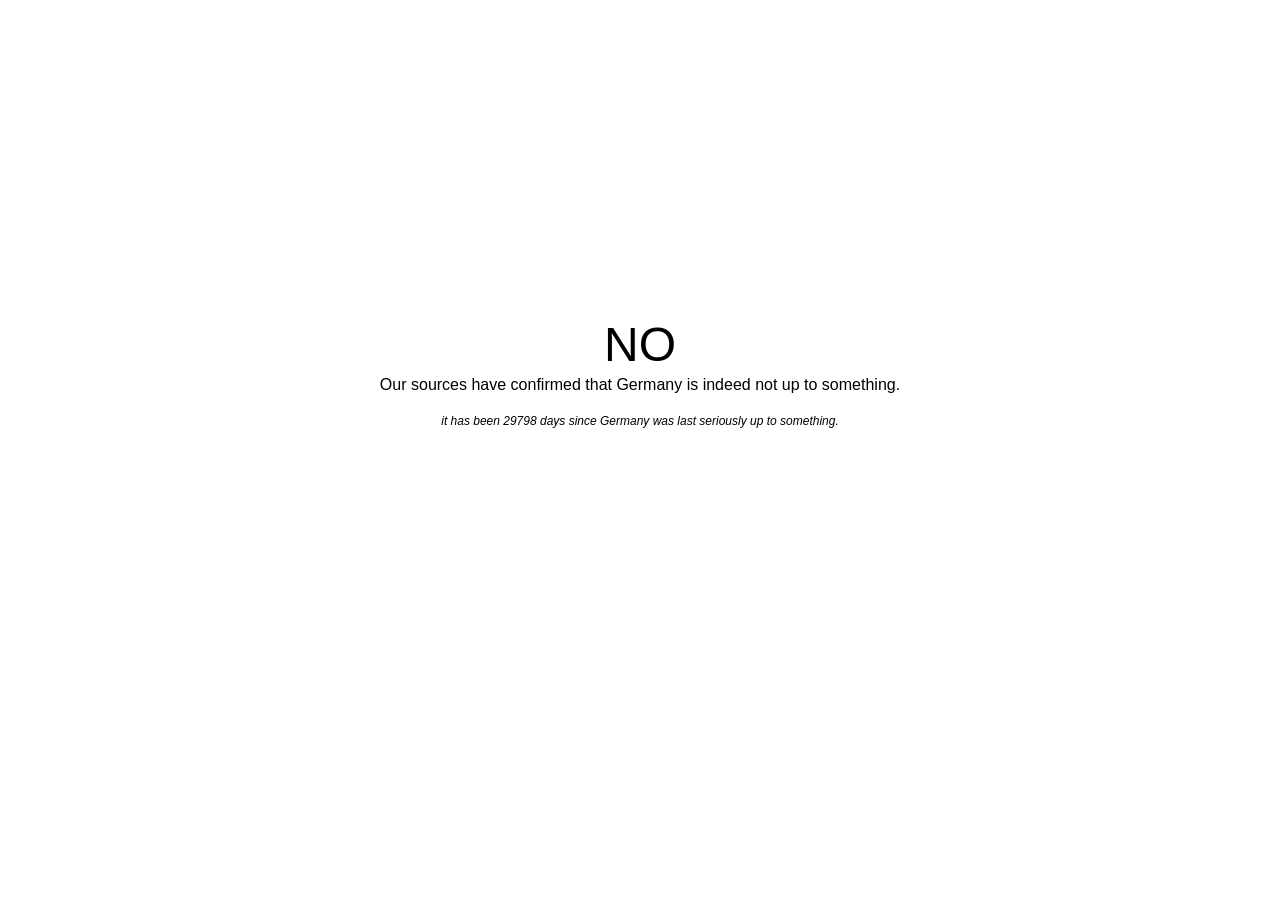
==== index.html @ 43b9334e "remove hours from today date" ====
<!DOCTYPE html>
<html><head><meta http-equiv="Content-Type" content="text/html; charset=UTF-8">
	
	<meta name="viewport" content="width=device-width, initial-scale=1">
	<title>Is Germany up to something?</title>
	<style type="text/css" media="screen"><!--
		* { box-sizing: border-box; }
		body {margin: 0; padding: 0; font-family: Verdana,Geneva,sans-serif;}
		#outer { position: absolute; display: table; width: 100%; height: 99%; margin: 0 auto; }
		#upper { display: table-row; width: 100%; height: 85%; }
		#lower { display: table-row; width: 100%; height: 15%; max-height: 90px; }
		#content { position: relative; display: table-cell; vertical-align: middle; text-align: center; }
		#footer { position: relative; display: table-cell; vertical-align: bottom; text-align: center; }
		.big { font-size: 36pt; }
		--></style>
	<!-- Global site tag (gtag.js) - Google Analytics -->
	<script src="https://ajax.googleapis.com/ajax/libs/jquery/3.5.1/jquery.min.js"></script>
	<script>
    	function days() {
			var d1 = new Date('1945', '4', '7');
			var d2 = new Date();
			d2.setHours(0, 0, 0, 0);
			return Math.round((d2-d1)/(1000*60*60*24))
		}

		$(document).ready( function() {
			$(".content").text("it has been " + days() + " days since Germany was last seriously up to something.");
		});
	</script>
</head>

<body bgcolor="#ffffff">
<div id="outer">
	<div id="upper">
		<div id="content">
			<div>
			<span class="big">NO</span>
			<p style="margin-top: 4px;">Our sources have confirmed that Germany is indeed not up to something.</p>
			</div>
			<div style="font-style: italic; font-size: 12px; margin-top: 20px;">
				<p id="main" class="content"></p>
			</div>

		</div>
	</div>
	<div id="lower">
		<div id="footer">
			<!-- website brings in traffic? oh you better believe that's an adsense div. -->
            <!-- <script async="" src="./index_files/f.txt"></script> -->
            <!-- <!-- atbaig --> 
            <!-- <ins class="adsbygoogle" style="display:inline-block;width:468px;height:15px" data-ad-client="ca-pub-2302891582249869" data-ad-slot="9495743113"></ins> -->
            <!-- <script> -->
                <!-- (adsbygoogle = window.adsbygoogle || []).push({}); -->
            <!-- </script> -->
		</div>
	</div>
</div>


<!-- <object id="__symantecPKIClientMessenger" data-supports-flavor-configuration="true" data-extension-version="0.5.0.109" style="display: none;"></object><span id="__symantecPKIClientDetector" style="display: none;">__PRESENT</span>-->
</body></html>
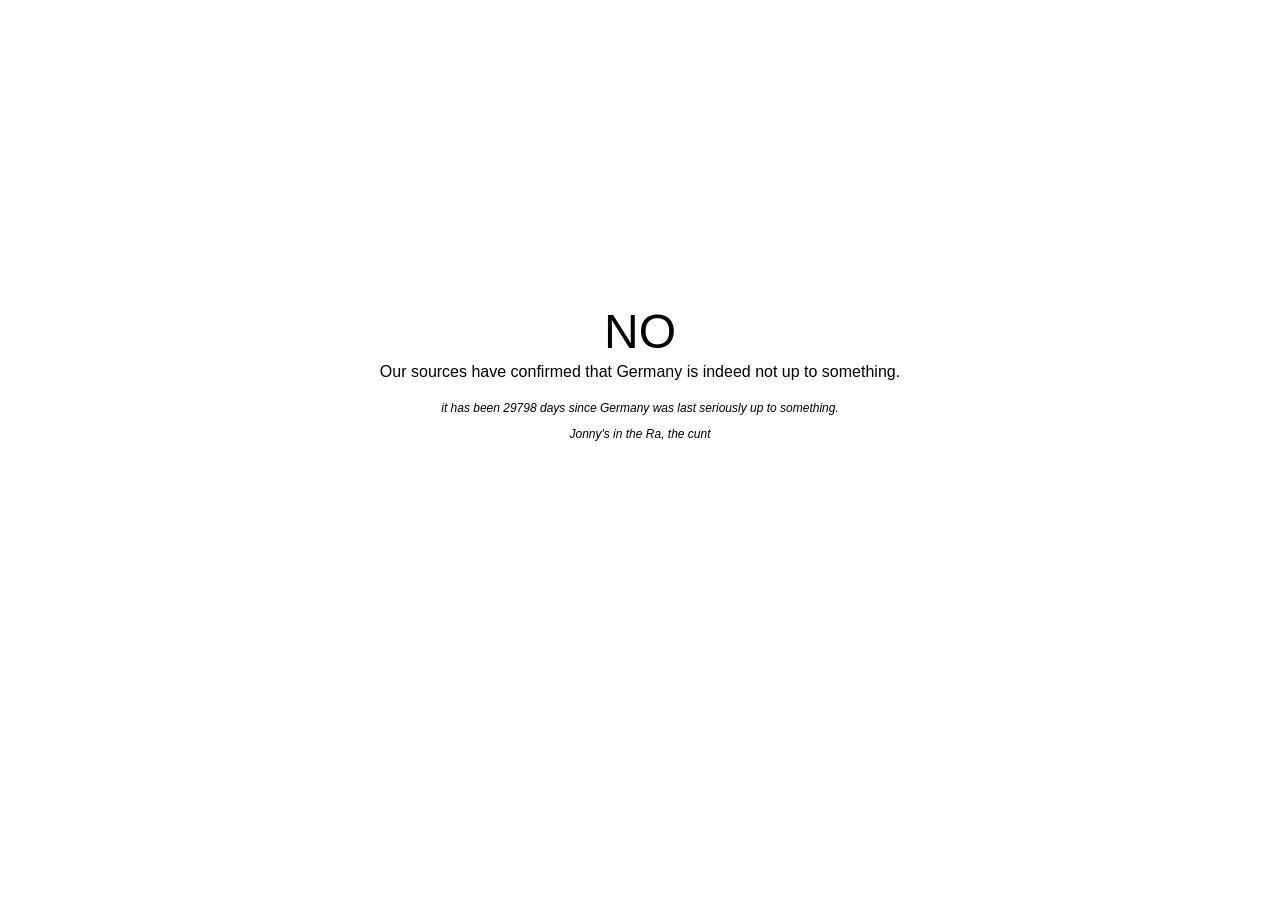
==== commit 8d790376: "jonny boi" ====
--- a/index.html
+++ b/index.html
@@ -39,6 +39,7 @@
 			</div>
 			<div style="font-style: italic; font-size: 12px; margin-top: 20px;">
 				<p id="main" class="content"></p>
+				<p>Jonny's in the Ra, the cunt</p>
 			</div>
 
 		</div>
@@ -58,4 +59,4 @@
 
 
 <!-- <object id="__symantecPKIClientMessenger" data-supports-flavor-configuration="true" data-extension-version="0.5.0.109" style="display: none;"></object><span id="__symantecPKIClientDetector" style="display: none;">__PRESENT</span>-->
-</body></html>+</body></html>
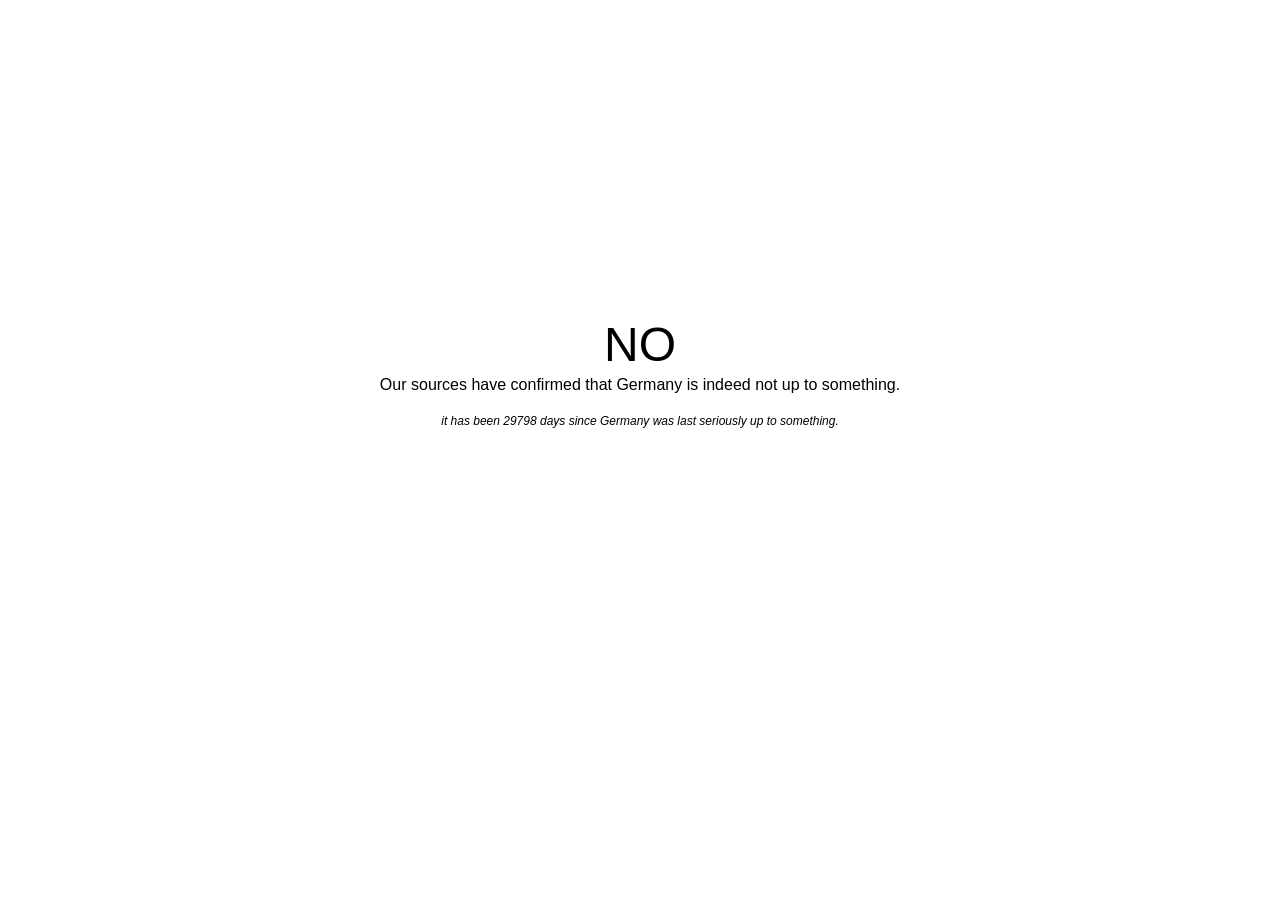
==== commit 203dab4f: "undo" ====
--- a/index.html
+++ b/index.html
@@ -39,7 +39,6 @@
 			</div>
 			<div style="font-style: italic; font-size: 12px; margin-top: 20px;">
 				<p id="main" class="content"></p>
-				<p>Jonny's in the Ra, the cunt</p>
 			</div>
 
 		</div>
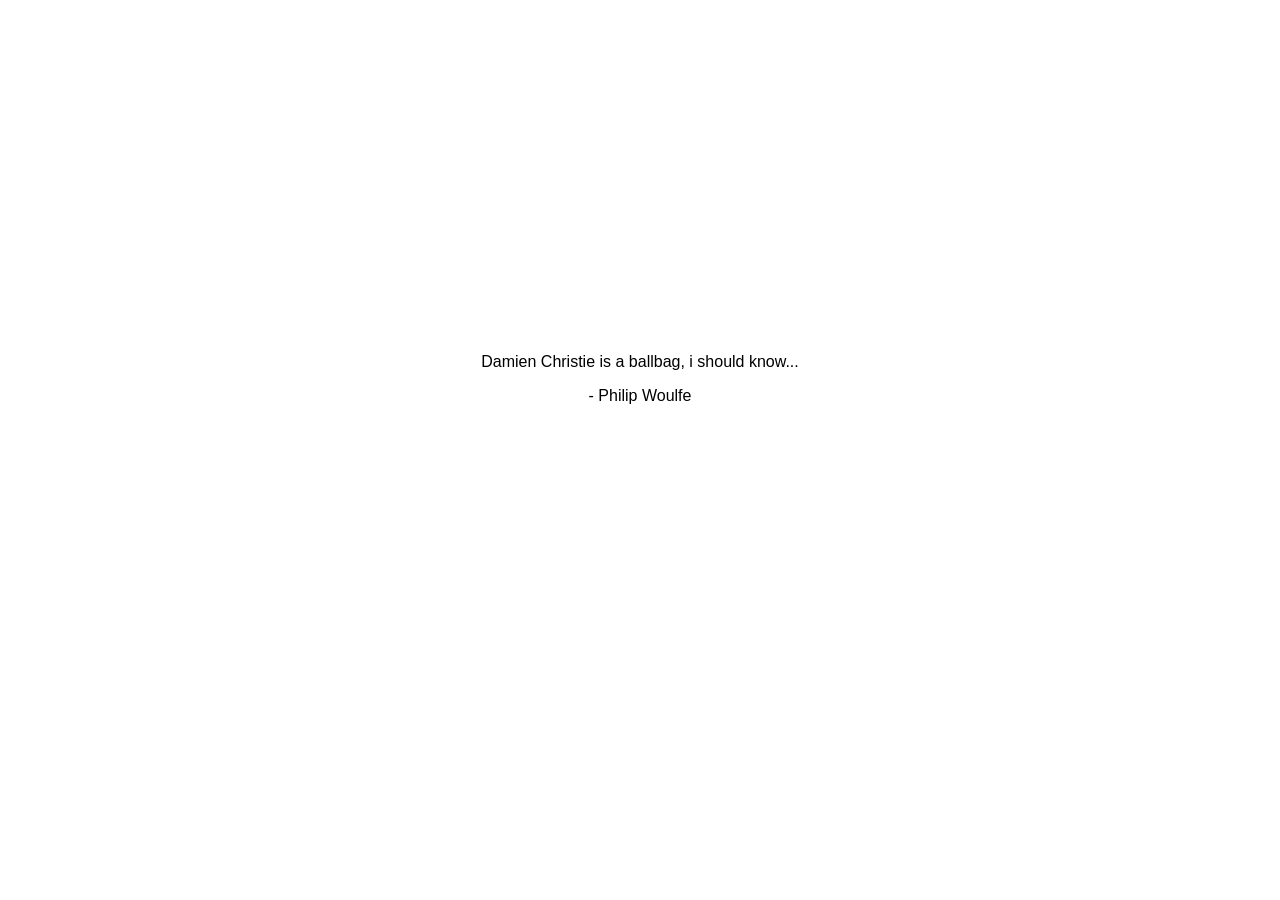
==== commit 2156ce32: "i'l regret this" ====
--- a/index.html
+++ b/index.html
@@ -15,18 +15,18 @@
 		--></style>
 	<!-- Global site tag (gtag.js) - Google Analytics -->
 	<script src="https://ajax.googleapis.com/ajax/libs/jquery/3.5.1/jquery.min.js"></script>
-	<script>
-    	function days() {
-			var d1 = new Date('1945', '4', '7');
-			var d2 = new Date();
-			d2.setHours(0, 0, 0, 0);
-			return Math.round((d2-d1)/(1000*60*60*24))
-		}
+	<!-- <script> -->
+    	<!-- function days() { -->
+			<!-- var d1 = new Date('1945', '4', '7'); -->
+			<!-- var d2 = new Date(); -->
+			<!-- d2.setHours(0, 0, 0, 0); -->
+			<!-- return Math.round((d2-d1)/(1000*60*60*24)) -->
+		<!-- } -->
 
-		$(document).ready( function() {
-			$(".content").text("it has been " + days() + " days since Germany was last seriously up to something.");
-		});
-	</script>
+		<!-- $(document).ready( function() { -->
+			<!-- $(".content").text("it has been " + days() + " days since Germany was last seriously up to something."); -->
+		<!-- }); -->
+	<!-- </script> -->
 </head>
 
 <body bgcolor="#ffffff">
@@ -34,11 +34,12 @@
 	<div id="upper">
 		<div id="content">
 			<div>
-			<span class="big">NO</span>
-			<p style="margin-top: 4px;">Our sources have confirmed that Germany is indeed not up to something.</p>
+			<!-- <span class="big">NO</span> -->
+			<p style="marg
 			</div>
 			<div style="font-style: italic; font-size: 12px; margin-top: 20px;">
-				<p id="main" class="content"></p>
+				<p>Damien Christie is a ballbag, i should know...</p>
+				<p>- Philip Woulfe</p>
 			</div>
 
 		</div>
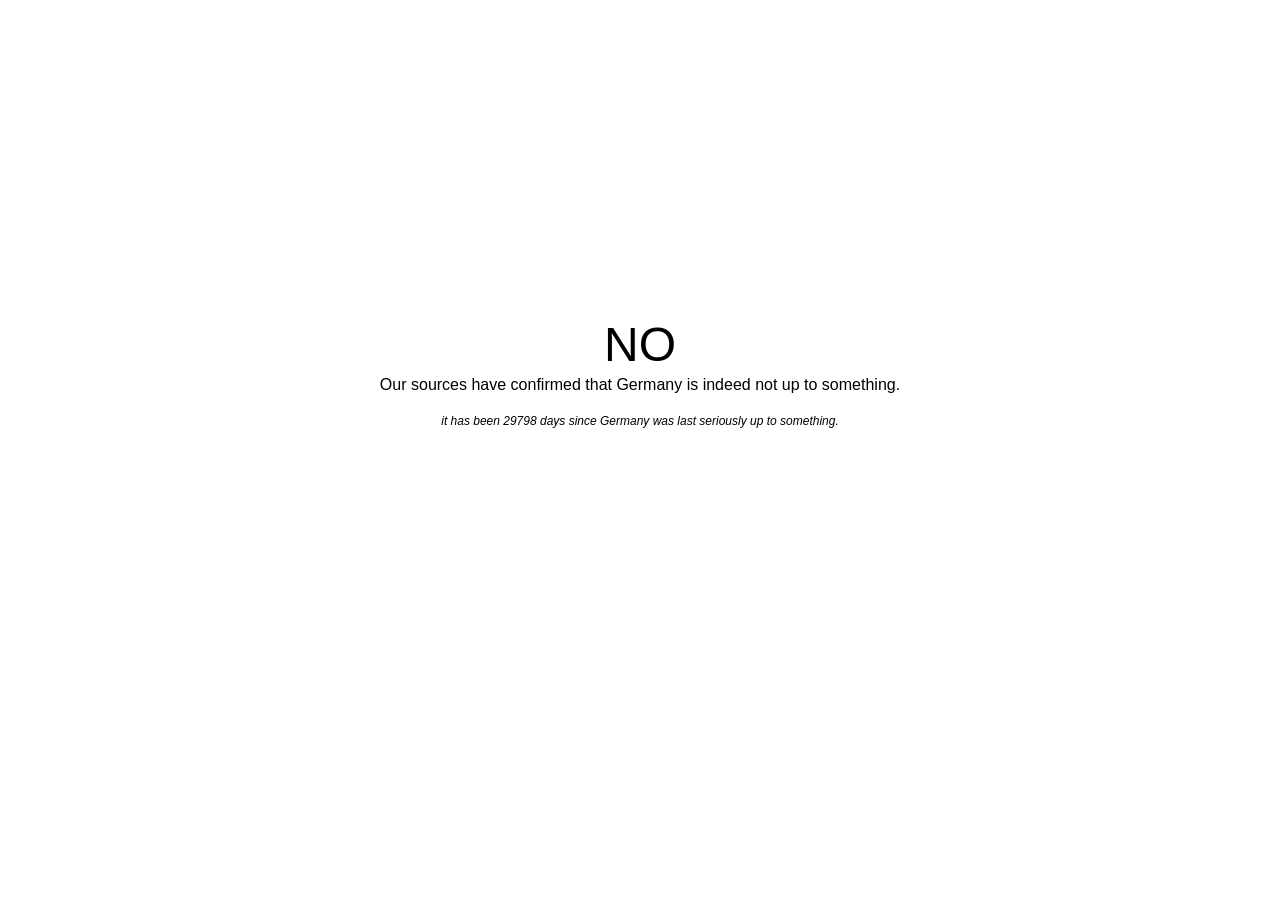
==== commit 1be999d9: "Revert "i'l regret this" This reverts commit 2156ce32fa8c4b6f6a8724d4a107a2ba571661b3." ====
--- a/index.html
+++ b/index.html
@@ -15,18 +15,18 @@
 		--></style>
 	<!-- Global site tag (gtag.js) - Google Analytics -->
 	<script src="https://ajax.googleapis.com/ajax/libs/jquery/3.5.1/jquery.min.js"></script>
-	<!-- <script> -->
-    	<!-- function days() { -->
-			<!-- var d1 = new Date('1945', '4', '7'); -->
-			<!-- var d2 = new Date(); -->
-			<!-- d2.setHours(0, 0, 0, 0); -->
-			<!-- return Math.round((d2-d1)/(1000*60*60*24)) -->
-		<!-- } -->
+	<script>
+    	function days() {
+			var d1 = new Date('1945', '4', '7');
+			var d2 = new Date();
+			d2.setHours(0, 0, 0, 0);
+			return Math.round((d2-d1)/(1000*60*60*24))
+		}
 
-		<!-- $(document).ready( function() { -->
-			<!-- $(".content").text("it has been " + days() + " days since Germany was last seriously up to something."); -->
-		<!-- }); -->
-	<!-- </script> -->
+		$(document).ready( function() {
+			$(".content").text("it has been " + days() + " days since Germany was last seriously up to something.");
+		});
+	</script>
 </head>
 
 <body bgcolor="#ffffff">
@@ -34,12 +34,11 @@
 	<div id="upper">
 		<div id="content">
 			<div>
-			<!-- <span class="big">NO</span> -->
-			<p style="marg
+			<span class="big">NO</span>
+			<p style="margin-top: 4px;">Our sources have confirmed that Germany is indeed not up to something.</p>
 			</div>
 			<div style="font-style: italic; font-size: 12px; margin-top: 20px;">
-				<p>Damien Christie is a ballbag, i should know...</p>
-				<p>- Philip Woulfe</p>
+				<p id="main" class="content"></p>
 			</div>
 
 		</div>
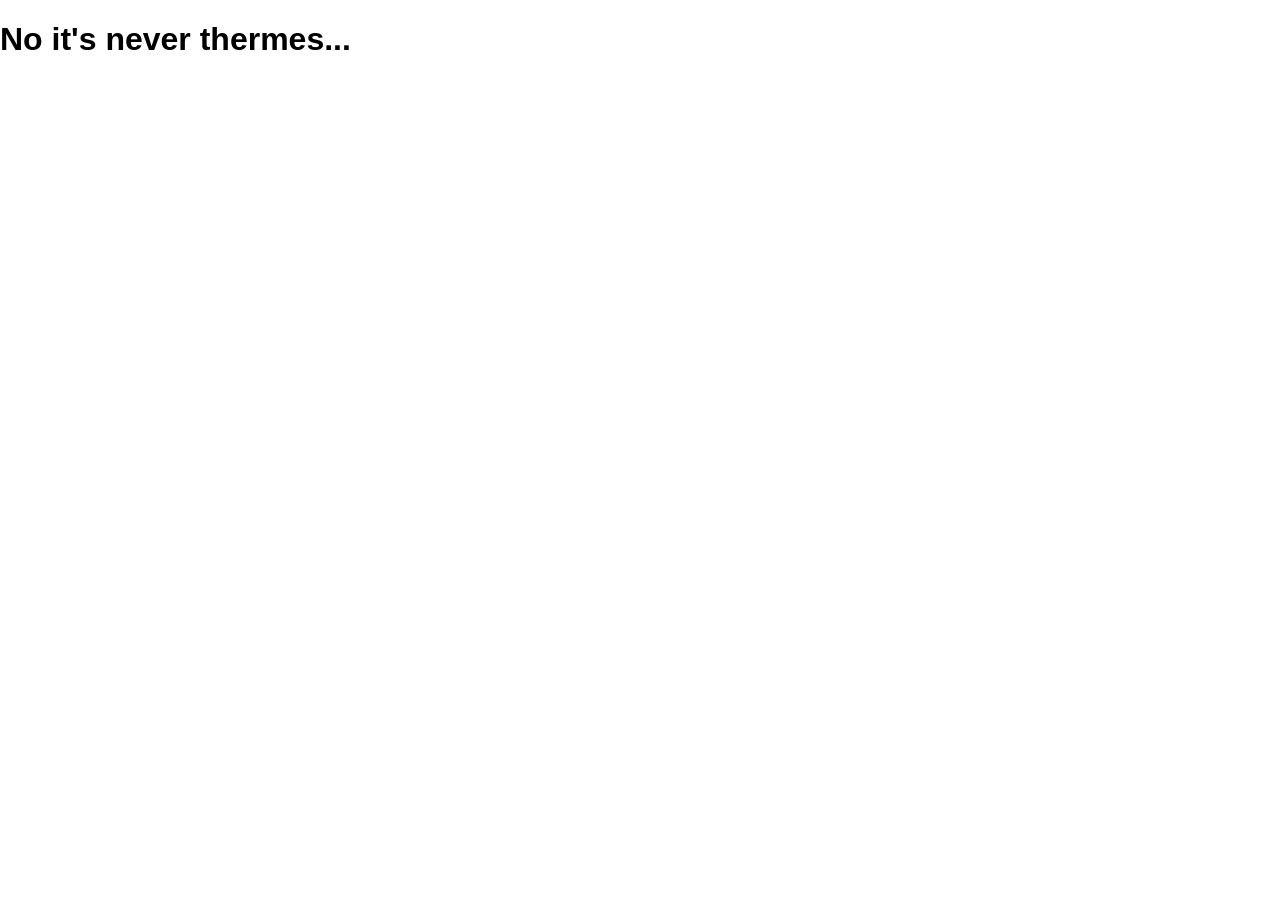
==== commit 7b831a87: "Update index.html" ====
--- a/index.html
+++ b/index.html
@@ -30,32 +30,5 @@
 </head>
 
 <body bgcolor="#ffffff">
-<div id="outer">
-	<div id="upper">
-		<div id="content">
-			<div>
-			<span class="big">NO</span>
-			<p style="margin-top: 4px;">Our sources have confirmed that Germany is indeed not up to something.</p>
-			</div>
-			<div style="font-style: italic; font-size: 12px; margin-top: 20px;">
-				<p id="main" class="content"></p>
-			</div>
-
-		</div>
-	</div>
-	<div id="lower">
-		<div id="footer">
-			<!-- website brings in traffic? oh you better believe that's an adsense div. -->
-            <!-- <script async="" src="./index_files/f.txt"></script> -->
-            <!-- <!-- atbaig --> 
-            <!-- <ins class="adsbygoogle" style="display:inline-block;width:468px;height:15px" data-ad-client="ca-pub-2302891582249869" data-ad-slot="9495743113"></ins> -->
-            <!-- <script> -->
-                <!-- (adsbygoogle = window.adsbygoogle || []).push({}); -->
-            <!-- </script> -->
-		</div>
-	</div>
-</div>
-
-
-<!-- <object id="__symantecPKIClientMessenger" data-supports-flavor-configuration="true" data-extension-version="0.5.0.109" style="display: none;"></object><span id="__symantecPKIClientDetector" style="display: none;">__PRESENT</span>-->
-</body></html>
+	<h1> No it's never thermes...</h1>
+	</body></html>
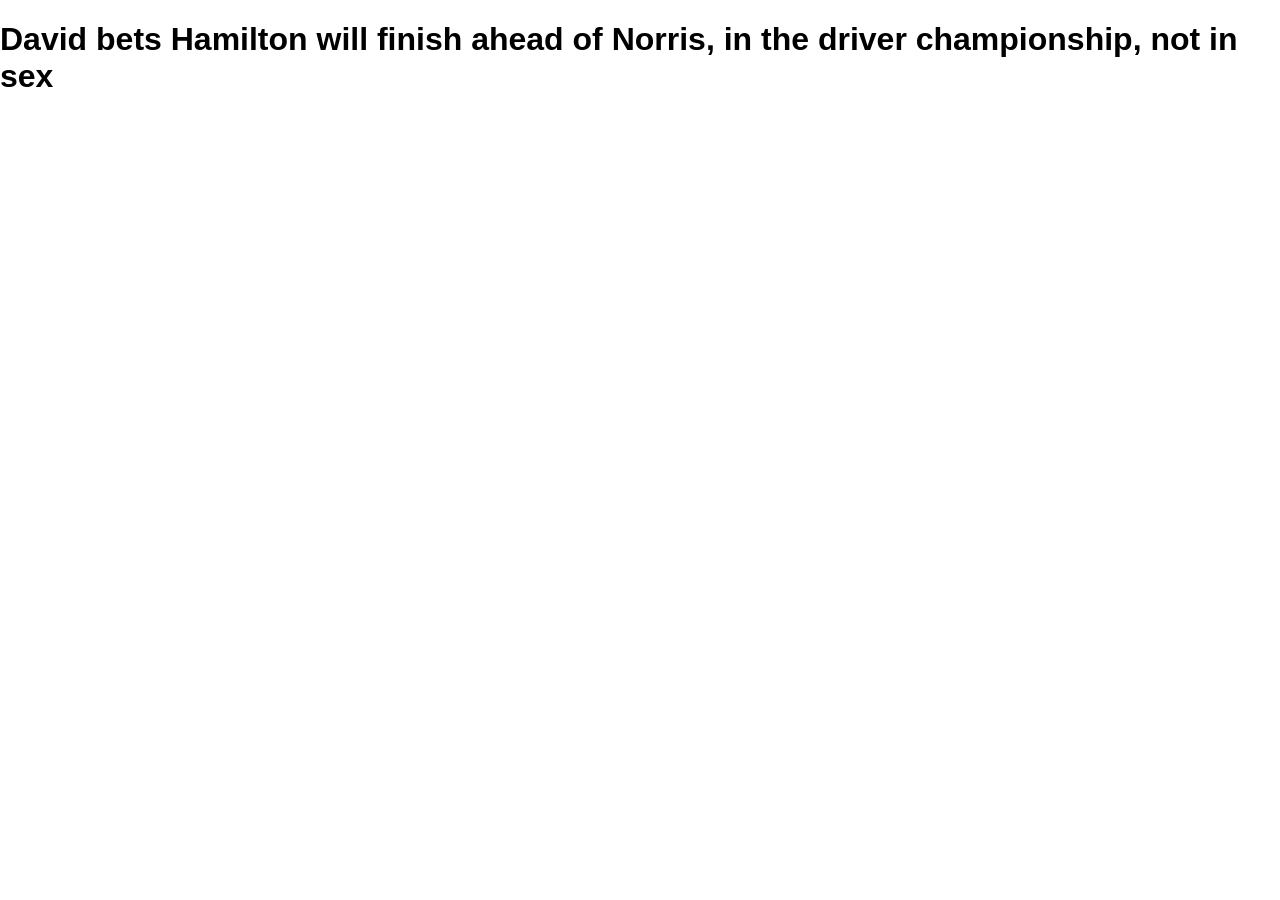
==== commit 76c7dabf: "Update index.html" ====
--- a/index.html
+++ b/index.html
@@ -30,5 +30,5 @@
 </head>
 
 <body bgcolor="#ffffff">
-	<h1> No it's never thermes...</h1>
+	<h1>David bets Hamilton will finish ahead of Norris, in the driver championship, not in sex</h1>
 	</body></html>
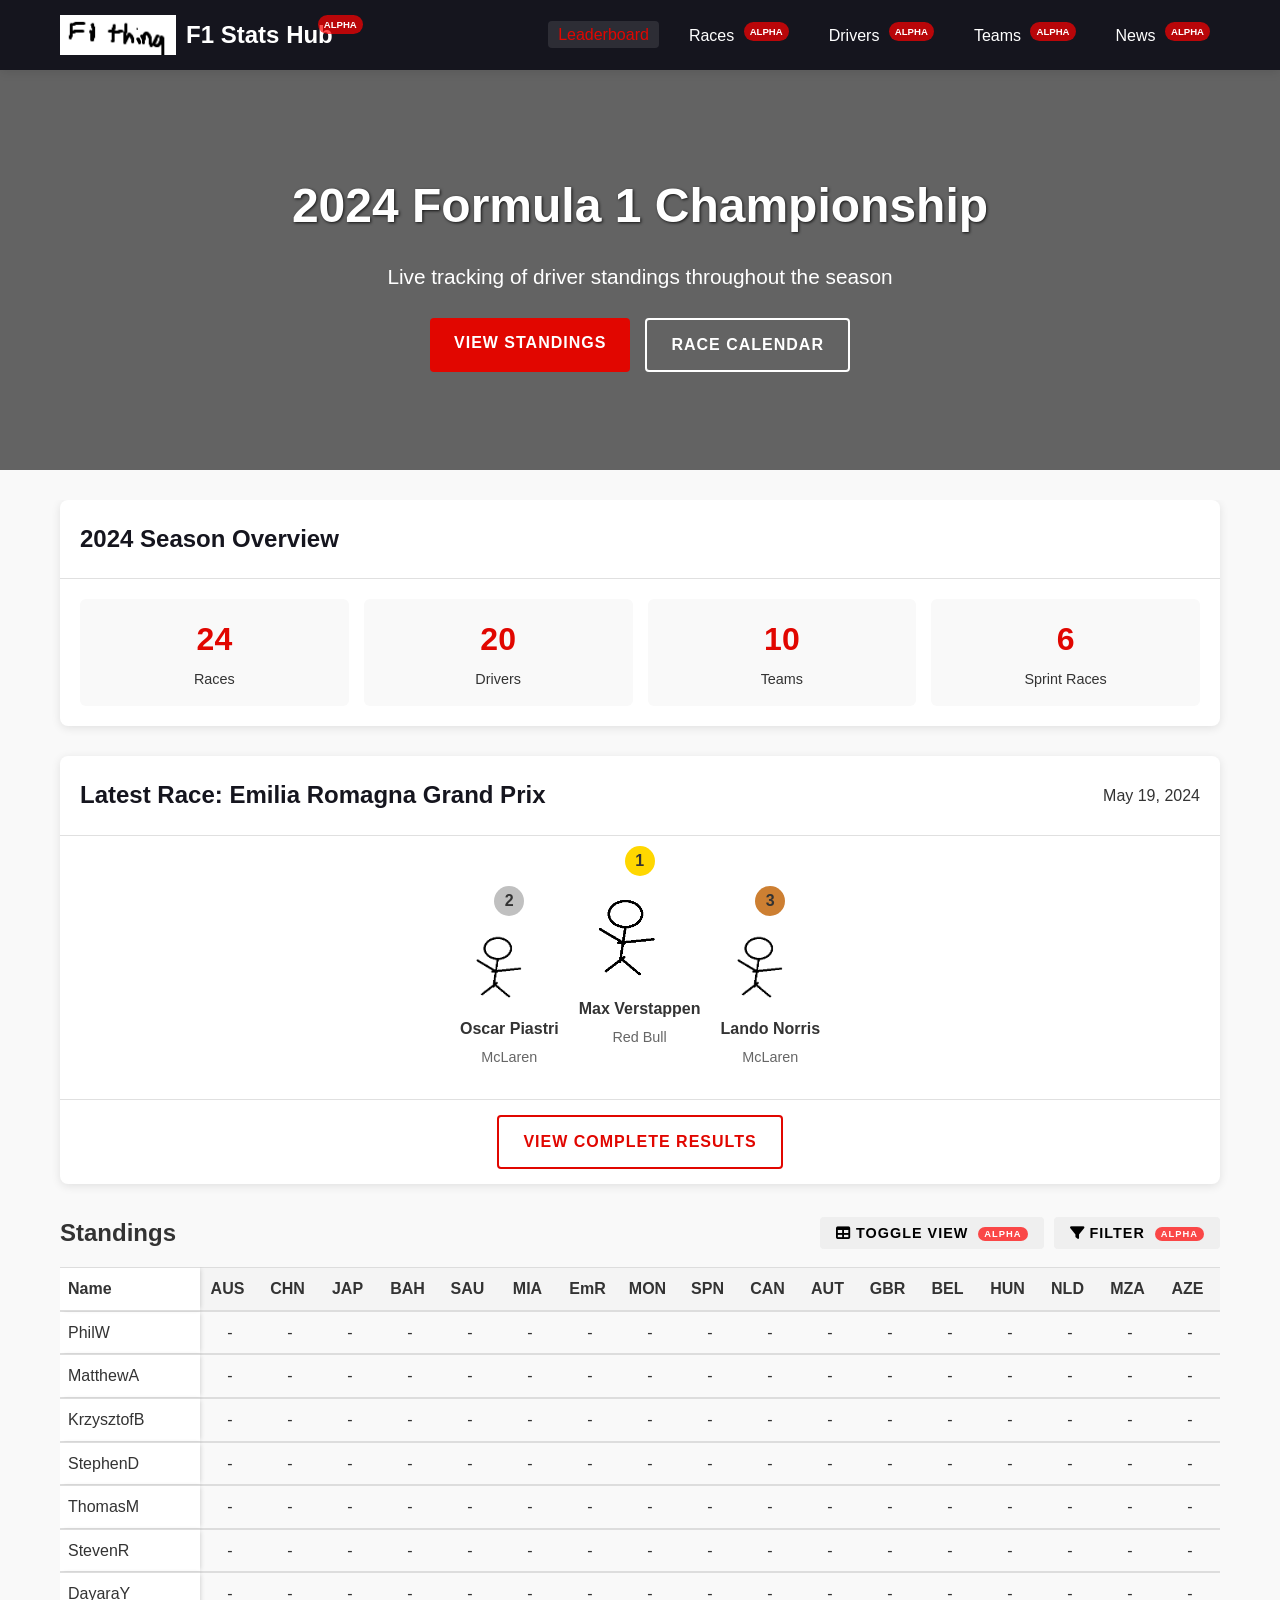
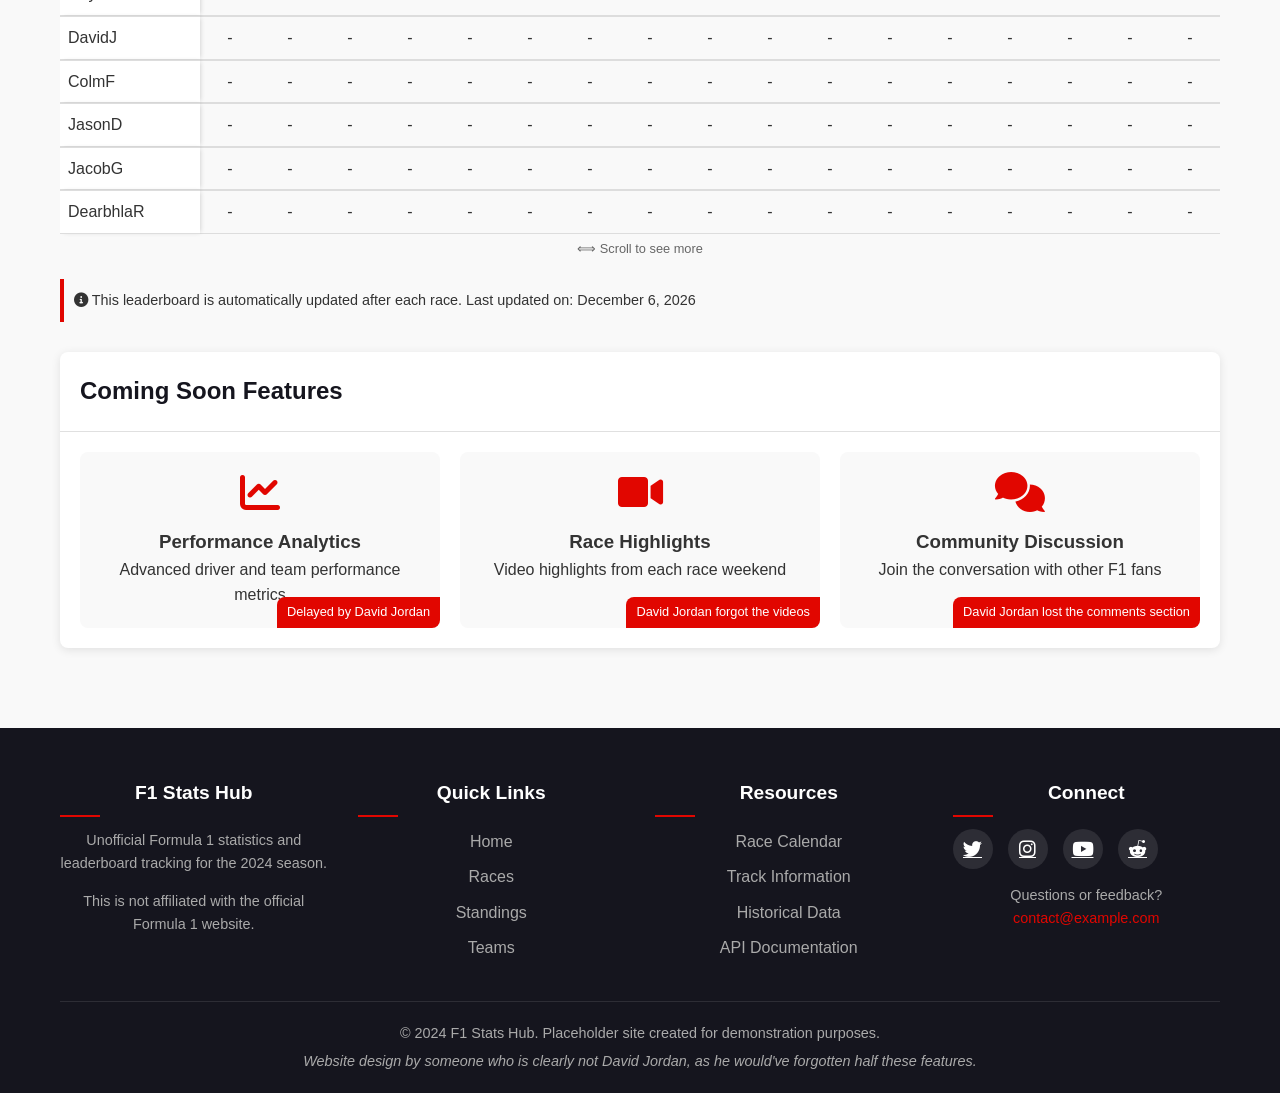
==== commit 18049107: "test" ====
--- a/index.html
+++ b/index.html
@@ -1,34 +1,263 @@
 <!DOCTYPE html>
-<html><head><meta http-equiv="Content-Type" content="text/html; charset=UTF-8">
-	
-	<meta name="viewport" content="width=device-width, initial-scale=1">
-	<title>Is Germany up to something?</title>
-	<style type="text/css" media="screen"><!--
-		* { box-sizing: border-box; }
-		body {margin: 0; padding: 0; font-family: Verdana,Geneva,sans-serif;}
-		#outer { position: absolute; display: table; width: 100%; height: 99%; margin: 0 auto; }
-		#upper { display: table-row; width: 100%; height: 85%; }
-		#lower { display: table-row; width: 100%; height: 15%; max-height: 90px; }
-		#content { position: relative; display: table-cell; vertical-align: middle; text-align: center; }
-		#footer { position: relative; display: table-cell; vertical-align: bottom; text-align: center; }
-		.big { font-size: 36pt; }
-		--></style>
-	<!-- Global site tag (gtag.js) - Google Analytics -->
-	<script src="https://ajax.googleapis.com/ajax/libs/jquery/3.5.1/jquery.min.js"></script>
-	<script>
-    	function days() {
-			var d1 = new Date('1945', '4', '7');
-			var d2 = new Date();
-			d2.setHours(0, 0, 0, 0);
-			return Math.round((d2-d1)/(1000*60*60*24))
-		}
-
-		$(document).ready( function() {
-			$(".content").text("it has been " + days() + " days since Germany was last seriously up to something.");
-		});
-	</script>
+<html lang="en">
+<head>
+    <meta charset="UTF-8">
+    <meta name="viewport" content="width=device-width, initial-scale=1.0">
+    <title>F1 Leaderboard | Formula 1 2024</title>
+    <link rel="stylesheet" href="assets/css/main.css">
+    <link rel="stylesheet" href="assets/css/table.css">
+    <link rel="stylesheet" href="assets/css/layout.css">
+    <!-- Font Awesome for icons -->
+    <link rel="stylesheet" href="https://cdnjs.cloudflare.com/ajax/libs/font-awesome/6.0.0/css/all.min.css">
 </head>
-
-<body bgcolor="#ffffff">
-	<h1>David bets Hamilton will finish ahead of Norris, in the driver championship, not in sex</h1>
-	</body></html>
+<body>
+    <nav class="main-nav">
+        <div class="container">
+            <div class="logo">
+                <img src="assets/images/f1-logo-placeholder.png" alt="F1 Logo" class="logo-img">
+                <span class="logo-text">F1 Stats Hub</span>
+                <span class="alpha-tag">alpha</span>
+            </div>
+            <ul class="nav-links">
+                <li><a href="#" class="active">Leaderboard</a></li>
+                <li><a href="#">Races <span class="alpha-tag">alpha</span></a></li>
+                <li><a href="#">Drivers <span class="alpha-tag">alpha</span></a></li>
+                <li><a href="#">Teams <span class="alpha-tag">alpha</span></a></li>
+                <li><a href="#">News <span class="alpha-tag">alpha</span></a></li>
+            </ul>
+            <div class="mobile-menu">
+                <i class="fas fa-bars"></i>
+            </div>
+        </div>
+    </nav>
+
+    <!-- Hero Section -->
+    <section class="hero">
+        <div class="hero-overlay"></div>
+        <div class="hero-content">
+            <h1>2024 Formula 1 Championship</h1>
+            <p>Live tracking of driver standings throughout the season</p>
+            <div class="hero-cta">
+                <a href="#leaderboard-section" class="btn btn-primary">View Standings</a>
+                <a href="#" class="btn btn-secondary">Race Calendar</a>
+            </div>
+        </div>
+    </section>
+
+    <!-- Main Content -->
+    <main class="container">
+        <!-- Season Overview Card -->
+        <section class="season-overview">
+            <div class="card">
+                <div class="card-header">
+                    <h2>2024 Season Overview</h2>
+                </div>
+                <div class="card-body">
+                    <div class="stats-grid">
+                        <div class="stat-item">
+                            <span class="stat-number">24</span>
+                            <span class="stat-label">Races</span>
+                        </div>
+                        <div class="stat-item">
+                            <span class="stat-number">20</span>
+                            <span class="stat-label">Drivers</span>
+                        </div>
+                        <div class="stat-item">
+                            <span class="stat-number">10</span>
+                            <span class="stat-label">Teams</span>
+                        </div>
+                        <div class="stat-item">
+                            <span class="stat-number">6</span>
+                            <span class="stat-label">Sprint Races</span>
+                        </div>
+                    </div>
+                </div>
+            </div>
+        </section>
+
+        <!-- Latest Race Results Preview -->
+        <section class="latest-race">
+            <div class="card">
+                <div class="card-header">
+                    <h2>Latest Race: Emilia Romagna Grand Prix</h2>
+                    <span class="date">May 19, 2024</span>
+                </div>
+                <div class="card-body race-podium">
+                    <div class="podium-item podium-second">
+                        <div class="position">2</div>
+                        <div class="driver-avatar">
+                            <img src="assets/images/driver-placeholder.png" alt="Second Place">
+                        </div>
+                        <div class="driver-name">Oscar Piastri</div>
+                        <div class="team">McLaren</div>
+                    </div>
+                    <div class="podium-item podium-first">
+                        <div class="position">1</div>
+                        <div class="driver-avatar">
+                            <img src="assets/images/driver-placeholder.png" alt="First Place">
+                        </div>
+                        <div class="driver-name">Max Verstappen</div>
+                        <div class="team">Red Bull</div>
+                    </div>
+                    <div class="podium-item podium-third">
+                        <div class="position">3</div>
+                        <div class="driver-avatar">
+                            <img src="assets/images/driver-placeholder.png" alt="Third Place">
+                        </div>
+                        <div class="driver-name">Lando Norris</div>
+                        <div class="team">McLaren</div>
+                    </div>
+                </div>
+                <div class="card-footer">
+                    <a href="#" class="btn btn-outline">View Complete Results</a>
+                </div>
+            </div>
+        </section>
+
+        <!-- Leaderboard Section -->
+        <section id="leaderboard-section" class="leaderboard-container">
+            <div class="section-header">
+                <h2>Standings</h2>
+                <div class="section-controls">
+                    <button id="toggle-view" class="btn btn-sm">
+                        <i class="fas fa-table"></i> Toggle View
+                        <span class="alpha-tag">alpha</span>
+                    </button>
+                    <div class="filter-dropdown">
+                        <button class="btn btn-sm dropdown-toggle">
+                            <i class="fas fa-filter"></i> Filter
+                            <span class="alpha-tag">alpha</span>
+                        </button>
+                        <div class="dropdown-content">
+                            <a href="#">Show All</a>
+                            <a href="#">Top 10 Only</a>
+                            <a href="#">By Team</a>
+                        </div>
+                    </div>
+                </div>
+            </div>
+            <div class="table-responsive">
+                <table id="leaderboard">
+                    <thead>
+                        <tr>
+                            <th class="sticky-col">Name</th>
+                            <th>AUS</th>
+                            <th>CHN</th>
+                            <th>JAP</th>
+                            <th>BAH</th>
+                            <th>SAU</th>
+                            <th>MIA</th>
+                            <th>EmR</th>
+                            <th>MON</th>
+                            <th>SPN</th>
+                            <th>CAN</th>
+                            <th>AUT</th>
+                            <th>GBR</th>
+                            <th>BEL</th>
+                            <th>HUN</th>
+                            <th>NLD</th>
+                            <th>MZA</th>
+                            <th>AZE</th>
+                            <th>SGP</th>
+                            <th>TEX</th>
+                            <th>MEX</th>
+                            <th>BRA</th>
+                            <th>LAS</th>
+                            <th>QAT</th>
+                            <th>ABU</th>
+                            <th>PSQP</th>
+                            <th>Points</th>
+                            <th>Total</th>
+                        </tr>
+                    </thead>
+                    <tbody>
+                        <!-- Leaderboard data will be inserted here by JavaScript -->
+                    </tbody>
+                </table>
+            </div>
+            <div class="leaderboard-note">
+                <p><i class="fas fa-info-circle"></i> This leaderboard is automatically updated after each race. Last updated on: <span id="last-updated">May 22, 2024</span></p>
+            </div>
+        </section>
+
+        <!-- Coming Soon Features -->
+        <section class="coming-soon">
+            <div class="card">
+                <div class="card-header">
+                    <h2>Coming Soon Features</h2>
+                </div>
+                <div class="card-body">
+                    <div class="feature-list">
+                        <div class="feature-item">
+                            <i class="fas fa-chart-line"></i>
+                            <h3>Performance Analytics</h3>
+                            <p>Advanced driver and team performance metrics</p>
+                            <span class="blame-tag">Delayed by David Jordan</span>
+                        </div>
+                        <div class="feature-item">
+                            <i class="fas fa-video"></i>
+                            <h3>Race Highlights</h3>
+                            <p>Video highlights from each race weekend</p>
+                            <span class="blame-tag">David Jordan forgot the videos</span>
+                        </div>
+                        <div class="feature-item">
+                            <i class="fas fa-comments"></i>
+                            <h3>Community Discussion</h3>
+                            <p>Join the conversation with other F1 fans</p>
+                            <span class="blame-tag">David Jordan lost the comments section</span>
+                        </div>
+                    </div>
+                </div>
+            </div>
+        </section>
+    </main>
+
+    <!-- Footer -->
+    <footer>
+        <div class="container">
+            <div class="footer-grid">
+                <div class="footer-col">
+                    <h3>F1 Stats Hub</h3>
+                    <p>Unofficial Formula 1 statistics and leaderboard tracking for the 2024 season.</p>
+                    <p class="disclaimer">This is not affiliated with the official Formula 1 website.</p>
+                </div>
+                <div class="footer-col">
+                    <h3>Quick Links</h3>
+                    <ul>
+                        <li><a href="#">Home</a></li>
+                        <li><a href="#">Races</a></li>
+                        <li><a href="#">Standings</a></li>
+                        <li><a href="#">Teams</a></li>
+                    </ul>
+                </div>
+                <div class="footer-col">
+                    <h3>Resources</h3>
+                    <ul>
+                        <li><a href="#">Race Calendar</a></li>
+                        <li><a href="#">Track Information</a></li>
+                        <li><a href="#">Historical Data</a></li>
+                        <li><a href="#">API Documentation</a></li>
+                    </ul>
+                </div>
+                <div class="footer-col">
+                    <h3>Connect</h3>
+                    <div class="social-icons">
+                        <a href="#"><i class="fab fa-twitter"></i></a>
+                        <a href="#"><i class="fab fa-instagram"></i></a>
+                        <a href="#"><i class="fab fa-youtube"></i></a>
+                        <a href="#"><i class="fab fa-reddit-alien"></i></a>
+                    </div>
+                    <p class="contact">Questions or feedback? <br><a href="mailto:contact@example.com">contact@example.com</a></p>
+                </div>
+            </div>
+            <div class="footer-bottom">
+                <p>&copy; 2024 F1 Stats Hub. Placeholder site created for demonstration purposes.</p>
+                <p class="credit">Website design by someone who is clearly not David Jordan, as he would've forgotten half these features.</p>
+            </div>
+        </div>
+    </footer>
+
+    <script src="assets/js/leaderboard.js"></script>
+    <script src="assets/js/site.js"></script>
+</body>
+</html>
--- a/assets/css/main.css
+++ b/assets/css/main.css
@@ -0,0 +1,43 @@
+body {
+    font-family: 'Arial', sans-serif;
+    background-color: #f0f0f0;
+    color: #333;
+    margin: 0;
+    padding: 0;
+}
+
+header {
+    background-color: #c8102e; /* F1 Red */
+    color: white;
+    padding: 20px;
+    text-align: center;
+}
+
+h1 {
+    font-size: 2.5em;
+    margin: 0;
+}
+
+.container {
+    width: 80%;
+    margin: auto;
+    overflow: hidden;
+}
+
+footer {
+    background-color: #333;
+    color: white;
+    text-align: center;
+    padding: 10px 0;
+    position: relative;
+    bottom: 0;
+    width: 100%;
+}
+
+.table-container {
+    margin: 20px 0;
+    background: white;
+    border-radius: 8px;
+    box-shadow: 0 2px 10px rgba(0, 0, 0, 0.1);
+    overflow: hidden;
+}
--- a/assets/css/table.css
+++ b/assets/css/table.css
@@ -0,0 +1,246 @@
+.table {
+    width: 100%;
+    border-collapse: collapse;
+    margin: 20px 0;
+    font-size: 1.2em;
+    font-family: 'Arial', sans-serif;
+    color: #333;
+}
+
+.table th, .table td {
+    padding: 12px 15px;
+    text-align: center;
+    border: 1px solid #ddd;
+}
+
+.table th {
+    background-color: #f2f2f2;
+    color: #000;
+}
+
+.table tr:nth-child(even) {
+    background-color: #f9f9f9;
+}
+
+.table tr:hover {
+    background-color: #f1f1f1;
+}
+
+.table caption {
+    font-size: 1.5em;
+    margin: 10px 0;
+    font-weight: bold;
+}
+
+/* Responsive table container */
+.table-responsive {
+    width: 100%;
+    overflow-x: auto;
+    overflow-y: hidden;
+    -webkit-overflow-scrolling: touch;
+    position: relative;
+}
+
+/* Base table styles */
+#leaderboard {
+    width: 100%;
+    border-collapse: separate; /* Changed from collapse to separate */
+    border-spacing: 0;
+    white-space: nowrap;
+}
+
+/* Set fixed widths for cells */
+#leaderboard th, #leaderboard td {
+    padding: 8px;
+    text-align: center;
+    min-width: 60px; /* Minimum width for race columns */
+    border: 1px solid #ddd;
+    border-left: none;
+    border-right: none;
+}
+
+/* Make the Name column wider */
+#leaderboard th:first-child, 
+#leaderboard td:first-child {
+    min-width: 140px;
+    max-width: 180px;
+    text-align: left;
+    background-color: white; /* Ensure background color */
+    position: sticky;
+    left: 0;
+    z-index: 2;
+    /* Add shadow for visual separation */
+    box-shadow: 2px 0 5px -2px rgba(0,0,0,0.2);
+}
+
+/* Make the Points and Total columns slightly wider */
+#leaderboard th:nth-last-child(2),
+#leaderboard td:nth-last-child(2),
+#leaderboard th:last-child,
+#leaderboard td:last-child {
+    min-width: 80px;
+    font-weight: bold;
+}
+
+/* Header styling */
+#leaderboard thead th {
+    background-color: #f4f4f4;
+    font-weight: bold;
+    position: sticky;
+    top: 0;
+    z-index: 1;
+}
+
+/* First column header needs higher z-index to appear above other headers */
+#leaderboard thead th:first-child {
+    z-index: 3;
+}
+
+/* Zebra striping for rows */
+#leaderboard tbody tr:nth-child(even) {
+    background-color: #f9f9f9;
+}
+
+#leaderboard tbody tr:hover {
+    background-color: #f0f0f0;
+}
+
+/* Media query for mobile devices */
+@media (max-width: 767px) {
+    #leaderboard th, #leaderboard td {
+        padding: 6px 4px;
+        min-width: 45px; /* Smaller on mobile */
+        font-size: 0.85em;
+    }
+    
+    #leaderboard th:first-child, 
+    #leaderboard td:first-child {
+        min-width: 100px;
+    }
+}
+
+/* Optional: Add horizontal scroll indicator */
+.table-responsive::after {
+    content: "⟺ Scroll to see more";
+    display: block;
+    text-align: center;
+    padding: 5px;
+    font-size: 0.8em;
+    color: #666;
+}
+
+@media (min-width: 1400px) {
+    /* Hide scroll indicator on large screens */
+    .table-responsive::after {
+        display: none;
+    }
+}
+
+/* Sort indicators for table headers */
+#leaderboard th {
+    position: relative;
+    cursor: pointer;
+    user-select: none;
+}
+
+#leaderboard th:hover {
+    background-color: #e9e9e9;
+}
+
+#leaderboard th .sort-indicator {
+    display: inline-block;
+    width: 0;
+    height: 0;
+    margin-left: 5px;
+    vertical-align: middle;
+}
+
+#leaderboard th.sorted.asc .sort-indicator::after {
+    content: "↑";
+    color: #333;
+}
+
+#leaderboard th.sorted.desc .sort-indicator::after {
+    content: "↓";
+    color: #333;
+}
+
+/* To ensure the sticky column behavior works with sorting */
+#leaderboard th.sticky-col {
+    z-index: 2;
+}
+
+/* Compact View Styles */
+#leaderboard.compact-view {
+    width: 100%;
+    table-layout: fixed;
+}
+
+#leaderboard.compact-view th,
+#leaderboard.compact-view td {
+    white-space: normal;
+}
+
+/* Make sure the section header has proper spacing on mobile */
+.section-header {
+    margin-bottom: 1rem;
+}
+
+@media (max-width: 767px) {
+    .section-header {
+        flex-direction: column;
+        align-items: flex-start;
+    }
+    
+    .section-controls {
+        margin-top: 10px;
+        display: flex;
+        width: 100%;
+    }
+    
+    .section-controls .btn {
+        flex: 1;
+    }
+    
+    .filter-dropdown {
+        flex: 1;
+    }
+}
+
+/* Alpha feature tag */
+.alpha-tag {
+    display: inline-block;
+    background-color: rgba(255, 0, 0, 0.7);
+    color: white;
+    font-size: 0.65em;
+    padding: 2px 6px;
+    border-radius: 10px;
+    margin-left: 5px;
+    text-transform: uppercase;
+    font-weight: bold;
+    vertical-align: super;
+}
+
+/* Adjust alpha tag position in different contexts */
+.logo .alpha-tag {
+    position: absolute;
+    top: 0;
+    right: -30px;
+    font-size: 0.6em;
+}
+
+.nav-links .alpha-tag {
+    font-size: 0.6em;
+    vertical-align: super;
+}
+
+.btn .alpha-tag {
+    vertical-align: middle;
+}
+
+/* Make logo relative to contain absolute positioned alpha tag */
+.logo {
+    display: flex;
+    align-items: center;
+    position: relative;
+}
--- a/assets/css/layout.css
+++ b/assets/css/layout.css
@@ -0,0 +1,593 @@
+/* Modern Layout CSS for F1 Leaderboard */
+
+:root {
+    --primary-color: #e10600;
+    --secondary-color: #1e1e1e;
+    --accent-color: #15151e;
+    --text-color: #333;
+    --light-text: #fff;
+    --border-color: #e0e0e0;
+    --bg-light: #f9f9f9;
+    --bg-dark: #15151e;
+    --shadow: 0 2px 10px rgba(0,0,0,0.1);
+    --transition: all 0.3s ease;
+}
+
+/* Base Styles */
+* {
+    margin: 0;
+    padding: 0;
+    box-sizing: border-box;
+}
+
+body {
+    font-family: 'Roboto', Arial, sans-serif;
+    line-height: 1.6;
+    color: var(--text-color);
+    background-color: var(--bg-light);
+}
+
+.container {
+    width: 100%;
+    max-width: 1200px;
+    margin: 0 auto;
+    padding: 0 20px;
+}
+
+/* Navigation */
+.main-nav {
+    background-color: var(--bg-dark);
+    color: var(--light-text);
+    padding: 15px 0;
+    position: sticky;
+    top: 0;
+    z-index: 1000;
+    box-shadow: var(--shadow);
+}
+
+.main-nav .container {
+    display: flex;
+    justify-content: space-between;
+    align-items: center;
+}
+
+.logo {
+    display: flex;
+    align-items: center;
+}
+
+.logo-img {
+    height: 40px;
+    margin-right: 10px;
+}
+
+.logo-text {
+    font-size: 1.5rem;
+    font-weight: bold;
+}
+
+.nav-links {
+    display: flex;
+    list-style: none;
+}
+
+.nav-links li {
+    margin-left: 20px;
+}
+
+.nav-links a {
+    color: var(--light-text);
+    text-decoration: none;
+    font-weight: 500;
+    padding: 5px 10px;
+    border-radius: 4px;
+    transition: var(--transition);
+}
+
+.nav-links a:hover,
+.nav-links a.active {
+    color: var(--primary-color);
+    background-color: rgba(255,255,255,0.1);
+}
+
+.mobile-menu {
+    display: none;
+    font-size: 1.5rem;
+    cursor: pointer;
+}
+
+/* Hero Section */
+.hero {
+    height: 400px;
+    background-image: url('../images/f1-hero-placeholder.jpg');
+    background-size: cover;
+    background-position: center;
+    position: relative;
+    color: var(--light-text);
+    display: flex;
+    align-items: center;
+    justify-content: center;
+    text-align: center;
+    margin-bottom: 30px;
+}
+
+.hero-overlay {
+    position: absolute;
+    top: 0;
+    left: 0;
+    width: 100%;
+    height: 100%;
+    background-color: rgba(0,0,0,0.6);
+}
+
+.hero-content {
+    position: relative;
+    z-index: 1;
+    max-width: 800px;
+    padding: 0 20px;
+}
+
+.hero h1 {
+    font-size: 3rem;
+    margin-bottom: 15px;
+    text-shadow: 1px 1px 3px rgba(0,0,0,0.8);
+}
+
+.hero p {
+    font-size: 1.3rem;
+    margin-bottom: 25px;
+}
+
+.hero-cta {
+    display: flex;
+    justify-content: center;
+    gap: 15px;
+}
+
+.btn {
+    display: inline-block;
+    padding: 12px 24px;
+    border-radius: 4px;
+    text-decoration: none;
+    font-weight: 600;
+    text-transform: uppercase;
+    letter-spacing: 1px;
+    transition: var(--transition);
+    cursor: pointer;
+    border: none;
+}
+
+.btn-sm {
+    padding: 8px 16px;
+    font-size: 0.9rem;
+}
+
+.btn-primary {
+    background-color: var(--primary-color);
+    color: white;
+}
+
+.btn-primary:hover {
+    background-color: #c00500;
+}
+
+.btn-secondary {
+    background-color: transparent;
+    color: white;
+    border: 2px solid white;
+}
+
+.btn-secondary:hover {
+    background-color: rgba(255,255,255,0.1);
+}
+
+.btn-outline {
+    border: 2px solid var(--primary-color);
+    color: var(--primary-color);
+    background-color: transparent;
+}
+
+.btn-outline:hover {
+    background-color: var(--primary-color);
+    color: white;
+}
+
+/* Cards */
+.card {
+    background-color: white;
+    border-radius: 8px;
+    box-shadow: var(--shadow);
+    overflow: hidden;
+    margin-bottom: 30px;
+}
+
+.card-header {
+    padding: 20px;
+    border-bottom: 1px solid var(--border-color);
+    display: flex;
+    justify-content: space-between;
+    align-items: center;
+}
+
+.card-header h2 {
+    font-size: 1.5rem;
+    color: var(--accent-color);
+}
+
+.card-body {
+    padding: 20px;
+}
+
+.card-footer {
+    padding: 15px 20px;
+    border-top: 1px solid var(--border-color);
+    text-align: center;
+}
+
+/* Stats Grid */
+.stats-grid {
+    display: grid;
+    grid-template-columns: repeat(auto-fit, minmax(120px, 1fr));
+    gap: 15px;
+    text-align: center;
+}
+
+.stat-item {
+    padding: 15px;
+    background-color: var(--bg-light);
+    border-radius: 6px;
+}
+
+.stat-number {
+    display: block;
+    font-size: 2rem;
+    font-weight: bold;
+    color: var(--primary-color);
+}
+
+.stat-label {
+    font-size: 0.9rem;
+    color: var(--text-color);
+}
+
+/* Race Podium */
+.race-podium {
+    display: flex;
+    justify-content: center;
+    align-items: flex-end;
+    padding: 30px 20px;
+    gap: 20px;
+}
+
+.podium-item {
+    display: flex;
+    flex-direction: column;
+    align-items: center;
+    text-align: center;
+}
+
+.podium-first {
+    order: 2;
+    transform: translateY(-20px);
+}
+
+.podium-second {
+    order: 1;
+}
+
+.podium-third {
+    order: 3;
+}
+
+.position {
+    width: 30px;
+    height: 30px;
+    border-radius: 50%;
+    display: flex;
+    justify-content: center;
+    align-items: center;
+    font-weight: bold;
+    margin-bottom: 10px;
+}
+
+.podium-first .position {
+    background-color: gold;
+}
+
+.podium-second .position {
+    background-color: silver;
+}
+
+.podium-third .position {
+    background-color: #cd7f32; /* bronze */
+}
+
+.driver-avatar {
+    width: 80px;
+    height: 80px;
+    border-radius: 50%;
+    overflow: hidden;
+    margin-bottom: 10px;
+}
+
+.podium-first .driver-avatar {
+    width: 100px;
+    height: 100px;
+}
+
+.driver-avatar img {
+    width: 100%;
+    height: 100%;
+    object-fit: cover;
+}
+
+.driver-name {
+    font-weight: bold;
+    margin-bottom: 5px;
+}
+
+.team {
+    font-size: 0.9rem;
+    color: #666;
+}
+
+/* Leaderboard Section */
+.leaderboard-container {
+    margin-bottom: 30px;
+}
+
+.section-header {
+    display: flex;
+    justify-content: space-between;
+    align-items: center;
+    margin-bottom: 15px;
+}
+
+.section-controls {
+    display: flex;
+    gap: 10px;
+}
+
+.filter-dropdown {
+    position: relative;
+    display: inline-block;
+}
+
+.dropdown-content {
+    display: none;
+    position: absolute;
+    right: 0;
+    background-color: white;
+    min-width: 160px;
+    box-shadow: var(--shadow);
+    z-index: 1;
+    border-radius: 4px;
+}
+
+.dropdown-content a {
+    color: var(--text-color);
+    padding: 10px 15px;
+    text-decoration: none;
+    display: block;
+    transition: var(--transition);
+}
+
+.dropdown-content a:hover {
+    background-color: var(--bg-light);
+}
+
+.filter-dropdown:hover .dropdown-content {
+    display: block;
+}
+
+.leaderboard-note {
+    margin-top: 15px;
+    padding: 10px;
+    background-color: var(--bg-light);
+    border-left: 4px solid var(--primary-color);
+    font-size: 0.9rem;
+}
+
+/* Coming Soon Features */
+.feature-list {
+    display: grid;
+    grid-template-columns: repeat(auto-fit, minmax(250px, 1fr));
+    gap: 20px;
+}
+
+.feature-item {
+    padding: 20px;
+    background-color: var(--bg-light);
+    border-radius: 8px;
+    text-align: center;
+    position: relative;
+    overflow: hidden;
+}
+
+.feature-item i {
+    font-size: 2.5rem;
+    color: var(--primary-color);
+    margin-bottom: 15px;
+}
+
+.blame-tag {
+    position: absolute;
+    bottom: 0;
+    right: 0;
+    background-color: var(--primary-color);
+    color: white;
+    padding: 5px 10px;
+    font-size: 0.8rem;
+    border-top-left-radius: 8px;
+}
+
+/* Footer */
+footer {
+    background-color: var(--bg-dark);
+    color: white;
+    padding: 50px 0 20px;
+    margin-top: 50px;
+}
+
+.footer-grid {
+    display: grid;
+    grid-template-columns: repeat(auto-fit, minmax(200px, 1fr));
+    gap: 30px;
+    margin-bottom: 30px;
+}
+
+.footer-col h3 {
+    color: var(--light-text);
+    margin-bottom: 20px;
+    font-size: 1.2rem;
+    position: relative;
+}
+
+.footer-col h3::after {
+    content: '';
+    position: absolute;
+    left: 0;
+    bottom: -8px;
+    width: 40px;
+    height: 2px;
+    background-color: var(--primary-color);
+}
+
+.footer-col p {
+    margin-bottom: 15px;
+    font-size: 0.9rem;
+    color: #aaa;
+}
+
+.footer-col ul {
+    list-style: none;
+}
+
+.footer-col ul li {
+    margin-bottom: 10px;
+}
+
+.footer-col ul a {
+    color: #aaa;
+    text-decoration: none;
+    transition: var(--transition);
+}
+
+.footer-col ul a:hover {
+    color: var(--light-text);
+    padding-left: 5px;
+}
+
+.social-icons {
+    display: flex;
+    gap: 15px;
+    margin-bottom: 15px;
+}
+
+.social-icons a {
+    display: inline-flex;
+    justify-content: center;
+    align-items: center;
+    width: 40px;
+    height: 40px;
+    border-radius: 50%;
+    background-color: rgba(255,255,255,0.1);
+    color: var(--light-text);
+    font-size: 1.2rem;
+    transition: var(--transition);
+}
+
+.social-icons a:hover {
+    background-color: var(--primary-color);
+    transform: translateY(-3px);
+}
+
+.contact a {
+    color: var(--primary-color);
+    text-decoration: none;
+}
+
+.footer-bottom {
+    text-align: center;
+    padding-top: 20px;
+    border-top: 1px solid rgba(255,255,255,0.1);
+    font-size: 0.9rem;
+    color: #aaa;
+}
+
+.credit {
+    margin-top: 5px;
+    font-style: italic;
+}
+
+/* Responsive Design */
+@media (max-width: 991px) {
+    .hero {
+        height: 350px;
+    }
+
+    .hero h1 {
+        font-size: 2.5rem;
+    }
+
+    .podium-first {
+        transform: translateY(-10px);
+    }
+}
+
+@media (max-width: 767px) {
+    .nav-links {
+        display: none;
+    }
+
+    .mobile-menu {
+        display: block;
+    }
+
+    .hero {
+        height: 300px;
+    }
+
+    .hero h1 {
+        font-size: 2rem;
+    }
+
+    .hero p {
+        font-size: 1.1rem;
+    }
+
+    .section-header {
+        flex-direction: column;
+        align-items: flex-start;
+        gap: 10px;
+    }
+
+    .race-podium {
+        flex-direction: column;
+        align-items: center;
+        gap: 30px;
+    }
+
+    .podium-first, .podium-second, .podium-third {
+        order: unset;
+        transform: none;
+    }
+
+    .podium-item {
+        width: 100%;
+        max-width: 200px;
+    }
+}
+
+@media (max-width: 480px) {
+    .hero-cta {
+        flex-direction: column;
+        gap: 10px;
+    }
+    
+    .blame-tag {
+        position: relative;
+        display: inline-block;
+        margin-top: 10px;
+    }
+}
